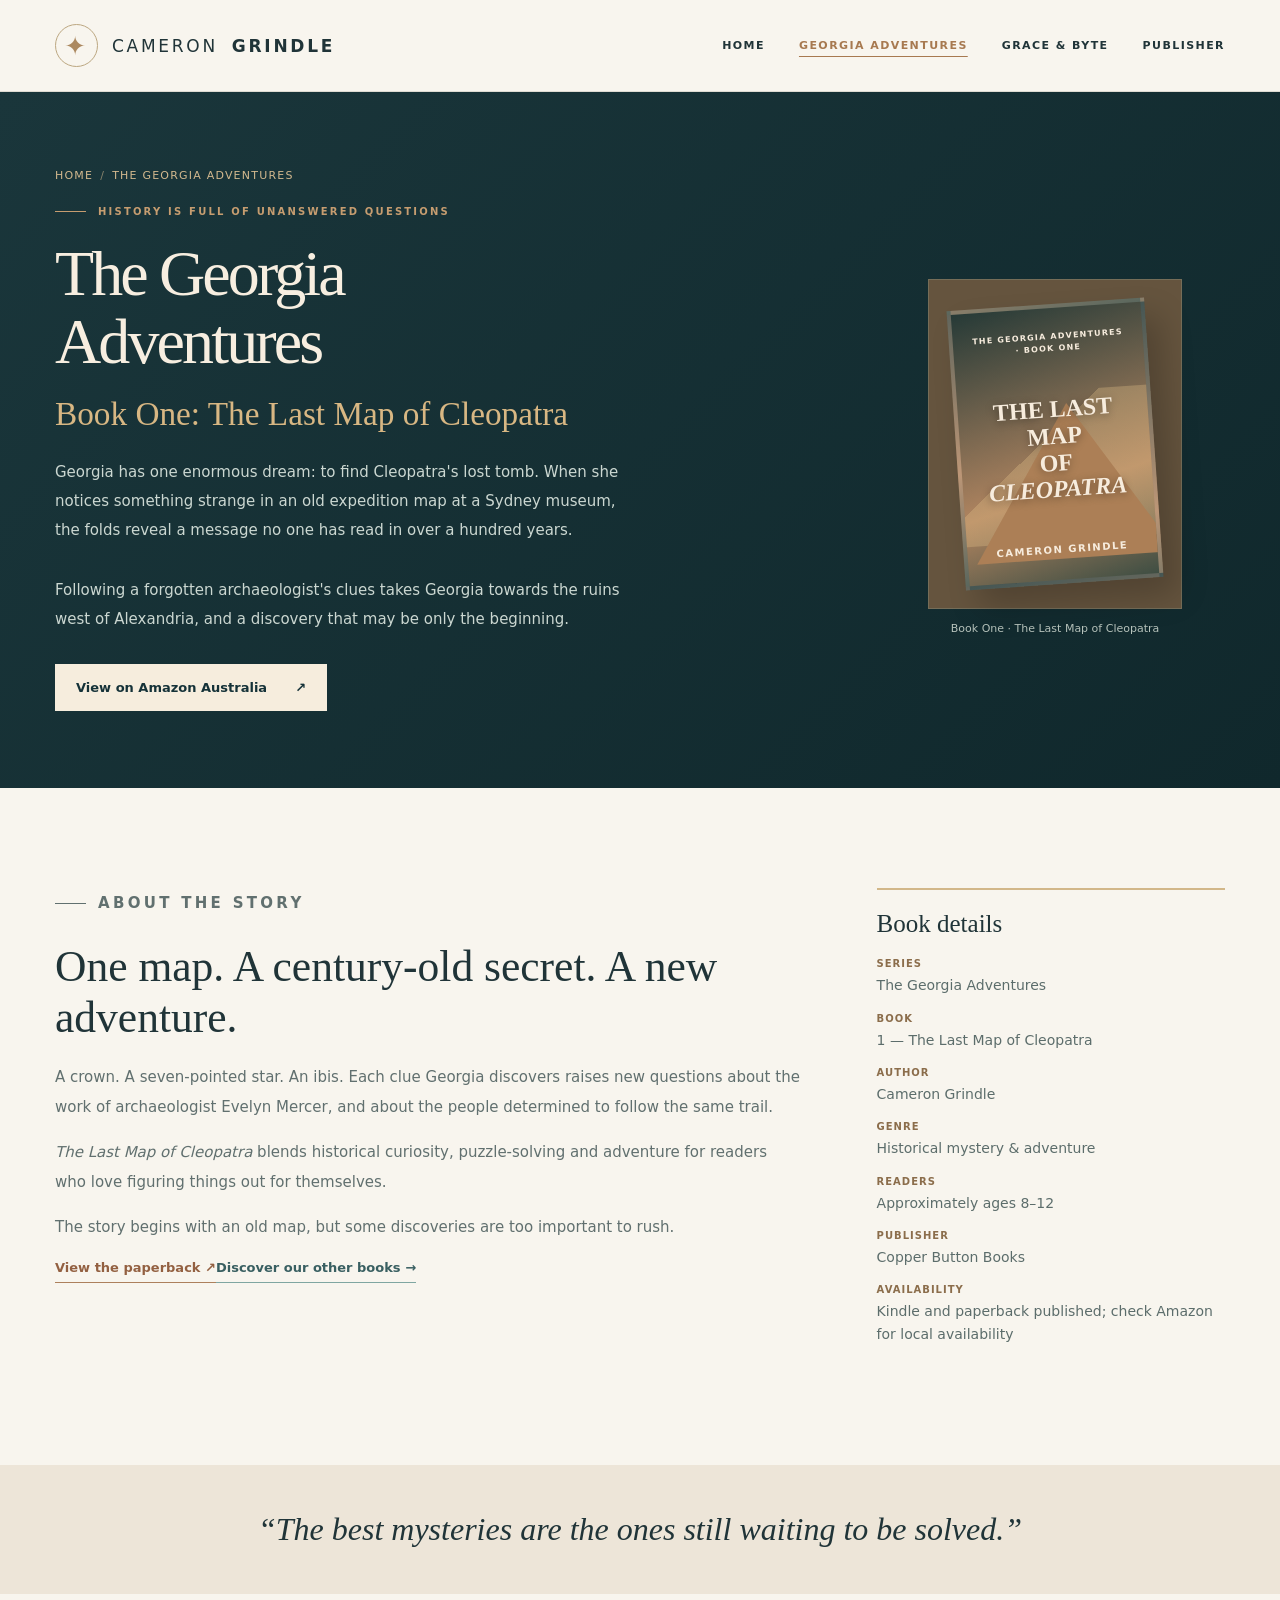
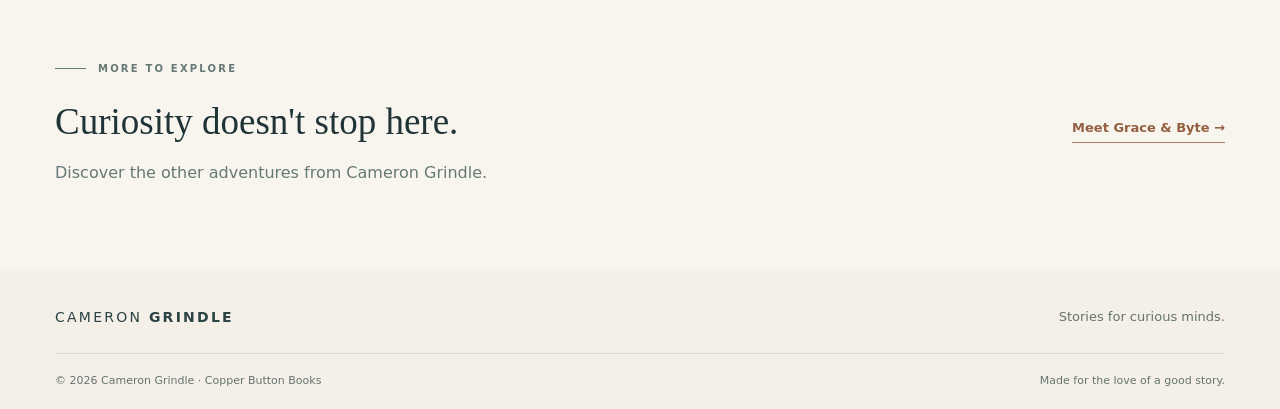
==== georgia-adventures.html @ 385ef81f "Add Georgia Adventures series page" ====
<!doctype html>
<html lang="en-AU">
<head>
<meta charset="utf-8">
<meta name="viewport" content="width=device-width, initial-scale=1">
<meta name="theme-color" content="#172f32">
<meta name="description" content="Discover The Georgia Adventures by Cameron Grindle. Begin with The Last Map of Cleopatra, a mystery of forgotten maps, ancient clues and the courage to explore.">
<meta property="og:type" content="website">
<meta property="og:title" content="The Georgia Adventures — Cameron Grindle">
<meta property="og:description" content="Discover The Georgia Adventures by Cameron Grindle. Begin with The Last Map of Cleopatra, a mystery of forgotten maps, ancient clues and the courage to explore.">
<title>The Georgia Adventures | Cameron Grindle</title>
<link rel="stylesheet" href="style.css">
</head><body>
<a class="skip" href="#main">Skip to content</a>
<header class="site-header"><div class="shell header"><a class="brand" href="index.html" aria-label="Cameron Grindle home"><span class="brand-mark" aria-hidden="true">✦</span>CAMERON <strong>GRINDLE</strong></a>
<nav class="nav" aria-label="Main navigation"><a href="index.html">Home</a><a href="georgia-adventures.html" aria-current="page">Georgia Adventures</a><a href="grace-and-byte.html" >Grace &amp; Byte</a><a href="index.html#publisher">Publisher</a></nav></div></header>
<main id="main"><section class="series-hero"><div class="shell"><div class="crumbs"><a href="index.html">Home</a><span>/</span>The Georgia Adventures</div><div class="series-hero-inner"><div><p class="eyebrow">History is full of unanswered questions</p><h1>The Georgia<br>Adventures</h1><h2>Book One: The Last Map of Cleopatra</h2><p>Georgia has one enormous dream: to find Cleopatra's lost tomb. When she notices something strange in an old expedition map at a Sydney museum, the folds reveal a message no one has read in over a hundred years.</p><p>Following a forgotten archaeologist's clues takes Georgia towards the ruins west of Alexandria, and a discovery that may be only the beginning.</p><a class="btn" href="https://www.amazon.com.au/dp/1763934314" target="_blank" rel="noopener noreferrer">View on Amazon Australia <span aria-hidden="true">↗</span></a></div>
<figure><div class="series-art warm"><img src="cleopatra-cover.jpg" alt="The Last Map of Cleopatra original published cover" onload="this.parentElement.classList.add('image-ready')" onerror="this.remove()"><div class="fake-cover egypt-cover"><span class="cover-kicker">THE GEORGIA ADVENTURES · BOOK ONE</span><div class="pyramids" aria-hidden="true"></div><span class="cover-title">THE LAST MAP<br>OF <i>CLEOPATRA</i></span><span class="cover-author">CAMERON GRINDLE</span></div></div><figcaption>Book One · The Last Map of Cleopatra</figcaption></figure>
</div></div></section>
<section class="section shell series-main"><article><p class="eyebrow">About the story</p><h2>One map. A century-old secret. A new adventure.</h2><p>A crown. A seven-pointed star. An ibis. Each clue Georgia discovers raises new questions about the work of archaeologist Evelyn Mercer, and about the people determined to follow the same trail.</p><p><em>The Last Map of Cleopatra</em> blends historical curiosity, puzzle-solving and adventure for readers who love figuring things out for themselves.</p><p>The story begins with an old map, but some discoveries are too important to rush.</p><div class="card-links"><a class="action-link" href="https://www.amazon.com.au/dp/1763934314" target="_blank" rel="noopener noreferrer">View the paperback ↗</a><a class="action-link secondary" href="index.html#books">Discover our other books →</a></div></article>
<aside><h3>Book details</h3><dl><dt>Series</dt><dd>The Georgia Adventures</dd><dt>Book</dt><dd>1 — The Last Map of Cleopatra</dd><dt>Author</dt><dd>Cameron Grindle</dd><dt>Genre</dt><dd>Historical mystery &amp; adventure</dd><dt>Readers</dt><dd>Approximately ages 8–12</dd><dt>Publisher</dt><dd>Copper Button Books</dd><dt>Availability</dt><dd>Kindle and paperback published; check Amazon for local availability</dd></dl></aside></section>
<div class="series-quote">“The best mysteries are the ones still waiting to be solved.”</div>
<section class="shell next-up"><div><p class="eyebrow">More to explore</p><h2>Curiosity doesn't stop here.</h2><p>Discover the other adventures from Cameron Grindle.</p></div><a class="action-link" href="grace-and-byte.html">Meet Grace &amp; Byte →</a></section></main><footer class="footer"><div class="shell"><div class="footer-main"><a class="footer-brand" href="index.html">CAMERON <strong>GRINDLE</strong></a><span>Stories for curious minds.</span></div><div class="footer-bottom"><span>© <span id="year">2026</span> Cameron Grindle · Copper Button Books</span><span>Made for the love of a good story.</span></div></div></footer><script>document.getElementById('year').textContent=new Date().getFullYear();</script></body></html>
---- style.css ----
:root{--ink:#203438;--teal:#172f32;--teal2:#24464a;--gold:#d8b783;--paper:#f8f5ee;--cream:#efebe2;--muted:#697876;--line:#dedbd2;--serif:Georgia,'Times New Roman',serif}
*{box-sizing:border-box}
html{scroll-behavior:smooth}
body{margin:0;background:var(--paper);color:var(--ink);font-family:system-ui,-apple-system,BlinkMacSystemFont,'Segoe UI',Arial,sans-serif}
a{color:inherit;text-decoration:none}
a:focus-visible{outline:3px solid #ba8449;outline-offset:5px}
.shell{width:min(1170px,calc(100% - 64px));margin:auto}
.skip{position:absolute;top:-100px;left:20px;padding:12px;background:white;z-index:50}.skip:focus{top:10px}
.site-header{background:var(--paper);border-bottom:1px solid var(--line)}
.header{min-height:91px;display:flex;align-items:center;justify-content:space-between;gap:20px}
.brand{font-size:17px;letter-spacing:.16em;display:inline-flex;align-items:center;gap:14px;white-space:nowrap;font-weight:400}
.brand strong{font-weight:850}.brand-mark{display:grid;place-items:center;border:1px solid #bca781;border-radius:50%;height:43px;width:43px;color:#ac8960;font-size:26px}
.nav{display:flex;align-items:center;gap:34px;text-transform:uppercase;font-size:11px;letter-spacing:.13em;font-weight:700}
.nav a:hover,.footer a:hover{text-decoration:underline;text-underline-offset:5px}
.hero{background:radial-gradient(circle at 78% 47%,#355356 0%,transparent 43%),linear-gradient(145deg,#1a3439,#102529);color:#f7eee0;overflow:hidden}
.hero-inner{display:grid;grid-template-columns:1.05fr 1fr;gap:60px;min-height:560px;align-items:center;padding:80px 0 65px}
.eyebrow{font-size:10px;letter-spacing:.22em;text-transform:uppercase;font-weight:780;color:#c69d70;display:flex;align-items:center;gap:12px;margin:0 0 23px}
.eyebrow:before{content:'';width:31px;height:1px;background:currentColor}
.hero h1{font:normal clamp(45px,5.3vw,78px)/1.08 var(--serif);letter-spacing:-.045em;max-width:690px;margin:0 0 28px}
.hero h1 em{color:var(--gold)}
.hero p.lead{font-size:16px;line-height:1.9;color:#bfcfcb;max-width:460px;margin:0 0 31px}
.btn{display:inline-flex;align-items:center;gap:28px;padding:16px 21px;background:#f6eddd;color:#153238;font-size:13px;font-weight:760}
.btn:hover{background:#e9d7bb}
.hero-art{border:1px solid #ffffff2b;aspect-ratio:1/1;max-height:470px;position:relative;display:grid;place-items:center;background:linear-gradient(130deg,#3b595429,transparent 60%);overflow:hidden}
.hero-art:before,.hero-art:after{content:'';position:absolute;inset:17px;border:1px solid #ffffff16;pointer-events:none}
.hero-art:after{inset:40px;border:1px dashed #dcb78025;border-radius:50%}
.hero-art svg{width:95%;max-height:95%;filter:drop-shadow(0 8px 15px #031c2255)}
.hero-art small{position:absolute;bottom:24px;left:12px;right:12px;text-align:center;letter-spacing:.19em;color:#dec29b;font-size:9px;font-weight:650}
.hero-tags{border-top:1px solid #ffffff21;padding:20px 0;text-align:center;font-size:10px;color:#a4b9b3;letter-spacing:.15em;font-weight:700}
.hero-tags span{color:#d8b783;padding:0 23px}
.section{padding:100px 0}
.section-top{display:flex;align-items:end;justify-content:space-between;gap:45px;margin-bottom:38px}
.section-top h2,.about-copy h2{font:normal clamp(37px,3.9vw,55px)/1.13 var(--serif);letter-spacing:-.04em;margin:0}
.section-top>p{max-width:300px;font-size:14px;line-height:1.8;color:var(--muted)}
.books{display:grid;grid-template-columns:1fr 1fr;gap:25px}
.book{background:#fff;border:1px solid var(--line);min-width:0}
.book-display{height:393px;display:grid;place-items:center;position:relative;overflow:hidden}
.book-display:before,.book-display:after{content:'';position:absolute;width:340px;height:340px;border:1px solid #ffffff80;border-radius:50%}
.book-display:after{width:480px;height:480px}
.egypt-bg{background:#e2d1b6}.future-bg{background:#cde0dd}
.fake-cover{height:300px;width:213px;z-index:1;display:flex;flex-direction:column;justify-content:space-between;align-items:center;padding:23px 16px 25px;text-align:center;color:#f7ecdd;box-shadow:14px 19px 32px #0003;transform:rotate(-4deg);position:relative;overflow:hidden;border:4px solid #ffffff24}
.egypt-cover{background:linear-gradient(165deg,#263a37,#b18560 65%,#3f4e43)}
.future-cover{background:linear-gradient(155deg,#153946,#426e78 60%,#143744);transform:rotate(4deg)}
.fake-cover>span{z-index:2}
.cover-kicker{font-size:8px;letter-spacing:.15em;line-height:1.5;font-weight:650}
.cover-title{font:700 24px/1.12 var(--serif);text-shadow:0 2px 8px #0006}
.cover-author{font-size:10px;letter-spacing:.15em;font-weight:760}
.pyramids{position:absolute;left:-24px;right:-24px;top:83px;height:150px;background:linear-gradient(140deg,transparent 40%,#e5c38a50 40%)}
.pyramids:after{content:'';position:absolute;bottom:-18px;left:33px;border-left:100px solid transparent;border-right:100px solid transparent;border-bottom:155px solid #ac7f56}
.orbit{position:absolute;border-radius:50%;width:170px;height:170px;border:1px solid #cbebd677;left:20px;top:59px}
.orbit:before{content:'';position:absolute;inset:23px;border:1px solid #cbebd677;border-radius:50%}
.drone{position:absolute;top:128px;left:73px;width:65px;height:65px;border-radius:50%;background:#385965;border:4px solid #9fcbc6;box-shadow:0 0 0 23px #7ca9a31f}
.drone:after{content:'';position:absolute;inset:13px;border-radius:50%;background:#a2ded4;box-shadow:0 0 20px #78cec3}
.notice{position:absolute;bottom:11px;font-size:9px;z-index:2;color:#4a5954b3;letter-spacing:.025em}
.book-body{padding:34px 34px 38px;min-height:305px}
.book-meta{display:flex;align-items:center;justify-content:space-between;gap:12px;font-size:10px;font-weight:800;letter-spacing:.12em;color:#9b7454}
.pill{background:#f1e4d2;color:#805c38;padding:8px;font-size:9px;letter-spacing:.06em}
.pill.green{background:#e4f0eb;color:#47736d}
.book-body h3{font:normal 36px/1.15 var(--serif);margin:23px 0 5px}
.book-body h4{font-size:13px;color:#9f7253;margin:0 0 20px}
.book-body p{font-size:14px;line-height:1.85;color:var(--muted);margin:0 0 24px}
.action-link{display:inline-block;border-bottom:1px solid #ad805c;color:#936041;font-weight:750;font-size:13px;padding:0 0 7px}
.action-link:hover{color:#5e3d27}
.up-next{font-size:13px;font-weight:650;color:#557b72}
.pullquote{background:#efe7db;text-align:center;padding:47px 20px;font:normal clamp(24px,3vw,35px) var(--serif)}
.pullquote em{color:#b17e56}
.about{display:grid;grid-template-columns:300px 1fr;gap:105px;align-items:center}
.seal{height:280px;width:280px;border:1px solid #cfb99b;border-radius:50%;display:grid;place-items:center;background:#f4ede1;position:relative}
.seal:after{content:'';inset:19px;position:absolute;border:1px dashed #cfb99b;border-radius:50%}
.seal span{font:normal 96px var(--serif);letter-spacing:-.1em;position:relative;z-index:1;padding-right:10px}
.about-copy p:not(.eyebrow){color:var(--muted);line-height:2;font-size:15px}
.about-copy h2{margin:0 0 25px}
.publisher{background:var(--teal);color:#f7eee0;padding:72px 0}
.publisher-inner{display:flex;justify-content:space-between;gap:40px;align-items:center}
.publisher h2{font:normal clamp(34px,4vw,55px)/1.15 var(--serif);margin:0;letter-spacing:-.03em}
.publisher h2 em{color:#e0be94}
.publisher-inner>p{max-width:330px;color:#c2d0ca;font-size:14px;line-height:1.9}
.footer{background:#f4f0e8;padding:40px 0 22px;font-size:13px;color:#64736f}
.footer-main{display:flex;justify-content:space-between;gap:25px;align-items:center;padding-bottom:28px}
.footer-brand{font-size:14px;color:#2b4344;letter-spacing:.16em}
.footer-bottom{border-top:1px solid #d9d8ce;padding-top:20px;display:flex;justify-content:space-between;font-size:11px}
@media(max-width:900px){.hero-inner{gap:22px}.hero-art{max-height:350px}.about{gap:45px;grid-template-columns:240px 1fr}.seal{width:230px;height:230px}.book-body{padding:27px}.book-body h3{font-size:31px}}
@media(max-width:700px){.shell{width:min(100% - 36px,1170px)}.header{flex-direction:column;align-items:flex-start;padding:15px 0;gap:14px}.nav{gap:23px;flex-wrap:wrap;font-size:10px}.hero-inner{grid-template-columns:1fr;padding:60px 0 38px}.hero h1{font-size:clamp(46px,10vw,63px)}.hero-art{width:min(100%,400px);justify-self:center}.hero-tags{line-height:2.5;font-size:9px}.hero-tags span{padding:0 9px}.section{padding:65px 0}.section-top{display:block}.section-top>p{max-width:480px}.books{grid-template-columns:1fr}.book-display{height:350px}.book-body{min-height:0}.about{grid-template-columns:1fr;gap:30px}.seal{grid-row:2;justify-self:center}.publisher-inner{display:block}.publisher-inner>p{margin-top:25px}.footer-main,.footer-bottom{align-items:flex-start;flex-direction:column;gap:12px}}
@media(prefers-reduced-motion:reduce){html{scroll-behavior:auto}}

/* V2: shared series pages and approved artwork support */
.nav a[aria-current="page"]{color:#a77950;text-decoration:underline;text-underline-offset:7px}
.book-display .real-book-image{display:none;position:relative;z-index:3;height:340px;width:auto;max-width:80%;object-fit:contain;box-shadow:14px 19px 30px #0003}
.book-display.image-ready .fake-cover{display:none}
.book-display.image-ready:not(.preview-display) .notice{display:none}
.book-display.preview-display .real-book-image{height:365px;max-width:90%;box-shadow:10px 12px 23px #0002}
.book-display.preview-display .notice{z-index:4;background:#ffffffdf;padding:5px 8px;bottom:8px;border-radius:2px}
.book-body .card-links{display:flex;align-items:center;flex-wrap:wrap;gap:18px}
.action-link.secondary{color:#395f61;border-color:#7fa6a1}
.series-hero{background:linear-gradient(135deg,#1a363b,#10282c);color:#f7eee0;padding:77px 0}
.series-hero .series-hero-inner{display:grid;grid-template-columns:minmax(0,1fr) 340px;gap:64px;align-items:center}
.series-hero h1{font:normal clamp(42px,5vw,72px)/1.07 var(--serif);letter-spacing:-.045em;margin:0 0 17px}
.series-hero h2{font:normal clamp(21px,2.6vw,34px)/1.2 var(--serif);color:#d8b783;margin:0 0 24px}
.series-hero p:not(.eyebrow){color:#cbd7d1;max-width:585px;line-height:1.95;font-size:15px;margin-bottom:30px}
.series-hero figure{margin:0;justify-self:center;text-align:center;max-width:330px}
.series-hero .series-art{background:#385359;padding:22px 27px;min-height:330px;display:grid;place-items:center;border:1px solid #a4b7a73e}
.series-hero .series-art.warm{background:#65543e}
.series-hero .series-art img{display:none;width:auto;max-width:100%;height:auto;max-height:425px;box-shadow:10px 14px 20px #0004}
.series-hero .series-art .fake-cover{height:280px;width:198px}
.series-hero .series-art.image-ready .fake-cover{display:none}
.series-hero .series-art.image-ready img{display:block}
.series-hero figcaption{color:#b6c2bb;font-size:11px;margin-top:12px;line-height:1.5}
.crumbs{font-size:11px;letter-spacing:.11em;text-transform:uppercase;color:#d2b88e;margin-bottom:24px}
.crumbs a:hover{text-decoration:underline}
.crumbs span{padding:0 7px;opacity:.6}
.series-main{display:grid;grid-template-columns:1.5fr .7fr;gap:75px}
.series-main h2{font:normal clamp(34px,3.4vw,46px)/1.16 var(--serif);margin:10px 0 20px}
.series-main p{font-size:15px;line-height:2;color:#61706f}
.series-main aside{border-top:2px solid #d2b789;padding:20px 0;align-self:start}
.series-main aside h3{font:normal 25px var(--serif);margin:0 0 20px}
.series-main aside dl{margin:0}
.series-main aside dt{font-weight:800;font-size:10px;letter-spacing:.1em;text-transform:uppercase;margin-top:16px;color:#8b6d4b}
.series-main aside dd{margin:5px 0 0;font-size:14px;color:#5c6d6b;line-height:1.6}
.series-quote{background:#ede5d8;text-align:center;padding:43px 18px;font:italic normal clamp(22px,2.6vw,32px)/1.35 var(--serif)}
.next-up{padding:66px 0;display:grid;grid-template-columns:1fr auto;gap:30px;align-items:center}
.next-up h2{font:normal 37px var(--serif);margin:0}
.next-up p{line-height:1.7;color:#667875}
.tiny-note{color:#94a39c;font-size:11px;margin-top:12px}
@media(max-width:900px){.series-hero .series-hero-inner{grid-template-columns:minmax(0,1fr) 270px;gap:24px}.series-main{gap:35px}}
@media(max-width:700px){.book-display .real-book-image{height:307px}.book-display.preview-display .real-book-image{height:325px}.series-hero{padding:43px 0}.series-hero .series-hero-inner{grid-template-columns:1fr;gap:27px}.series-hero figure{width:min(100%,330px)}.series-hero .series-art{min-height:0}.series-main{grid-template-columns:1fr}.next-up{grid-template-columns:1fr}}
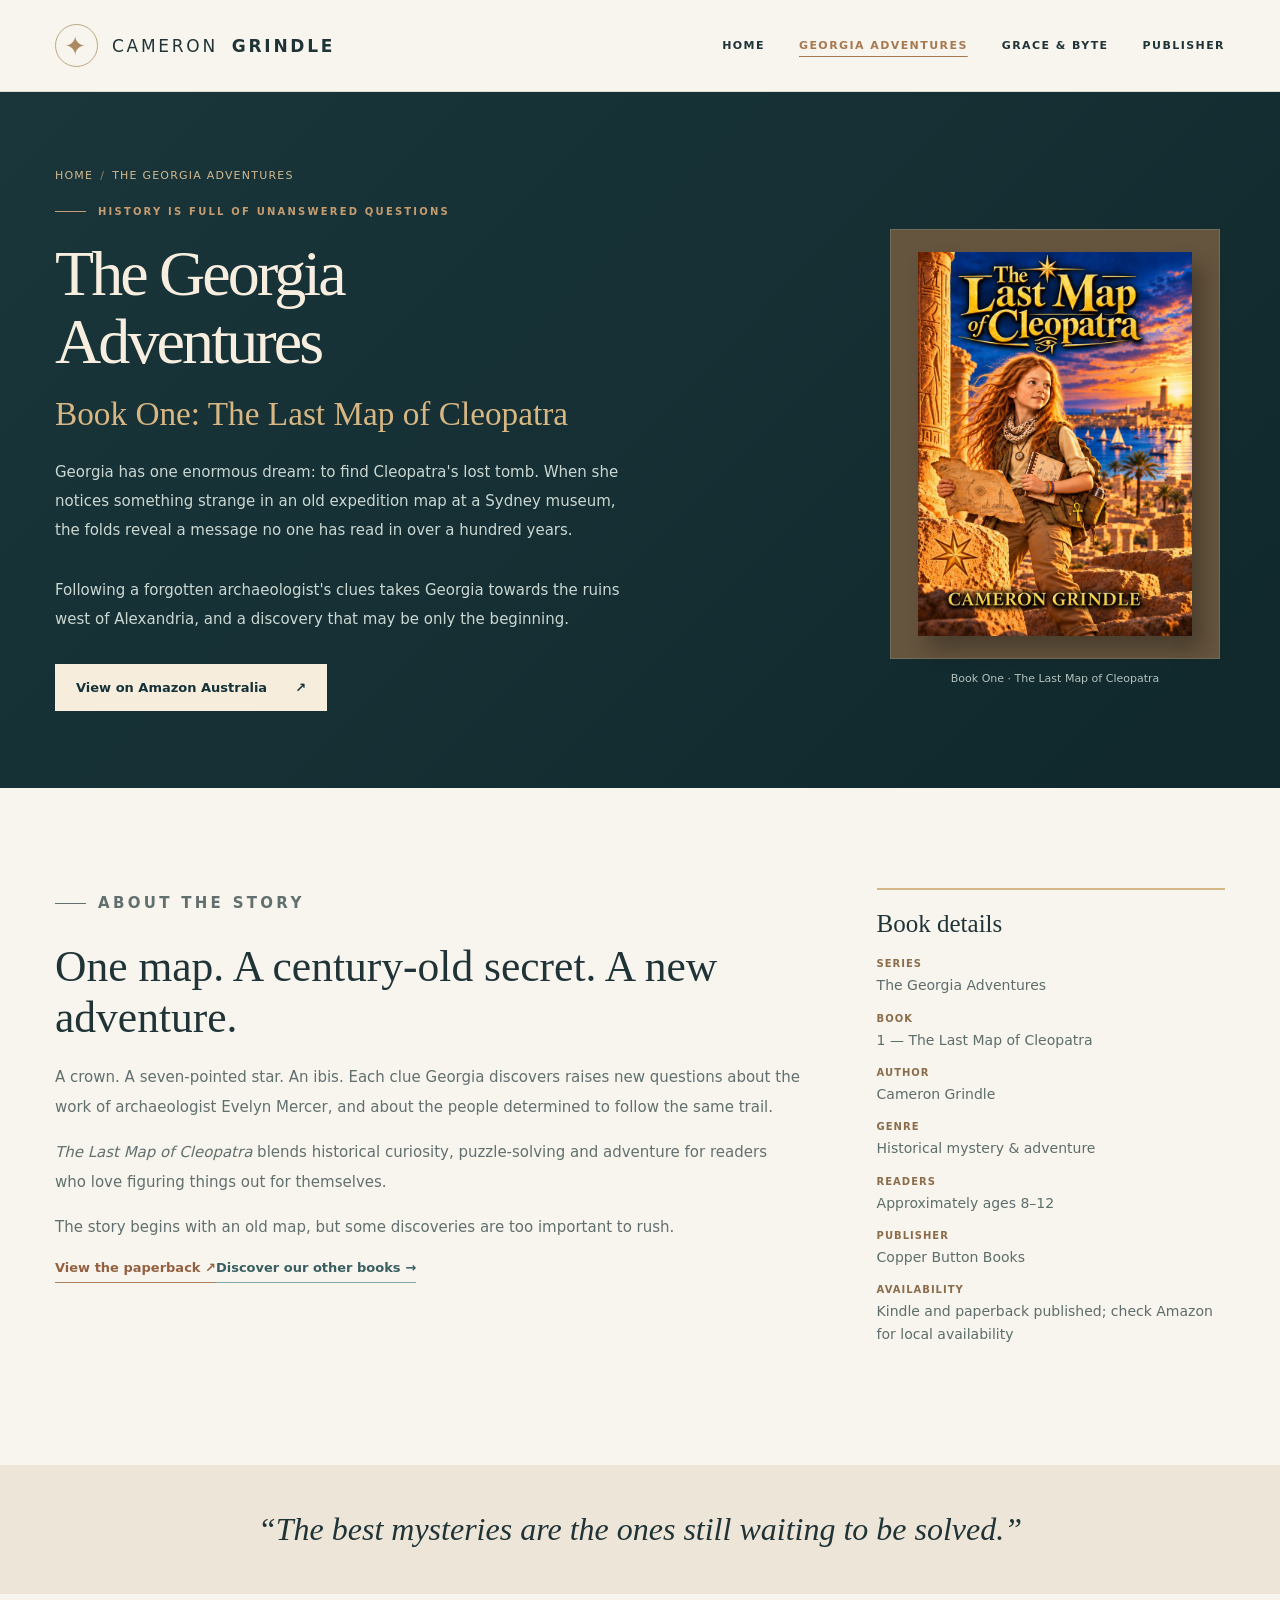
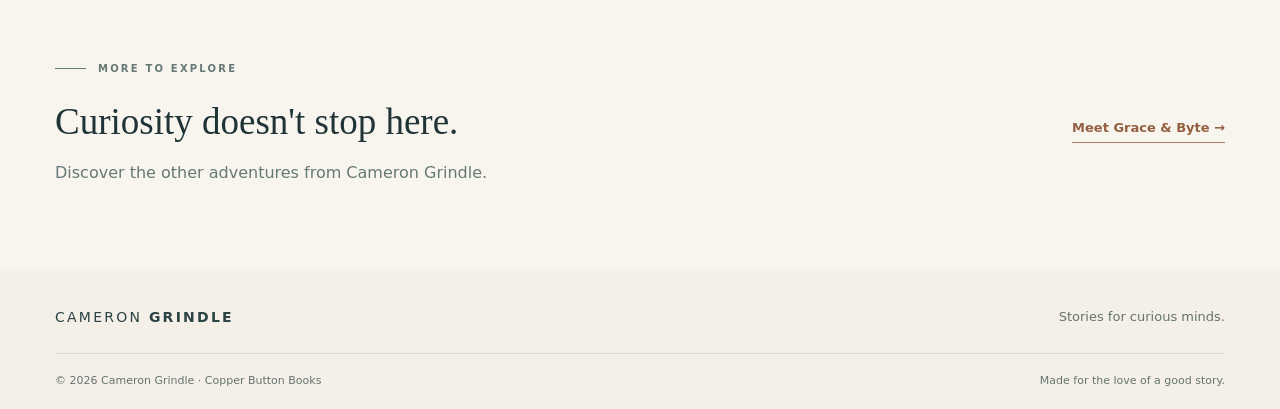
==== commit 7f93746c: "Point Georgia cover to actual uploaded artwork filename" ====
--- a/georgia-adventures.html
+++ b/georgia-adventures.html
@@ -15,7 +15,7 @@
 <header class="site-header"><div class="shell header"><a class="brand" href="index.html" aria-label="Cameron Grindle home"><span class="brand-mark" aria-hidden="true">✦</span>CAMERON <strong>GRINDLE</strong></a>
 <nav class="nav" aria-label="Main navigation"><a href="index.html">Home</a><a href="georgia-adventures.html" aria-current="page">Georgia Adventures</a><a href="grace-and-byte.html" >Grace &amp; Byte</a><a href="index.html#publisher">Publisher</a></nav></div></header>
 <main id="main"><section class="series-hero"><div class="shell"><div class="crumbs"><a href="index.html">Home</a><span>/</span>The Georgia Adventures</div><div class="series-hero-inner"><div><p class="eyebrow">History is full of unanswered questions</p><h1>The Georgia<br>Adventures</h1><h2>Book One: The Last Map of Cleopatra</h2><p>Georgia has one enormous dream: to find Cleopatra's lost tomb. When she notices something strange in an old expedition map at a Sydney museum, the folds reveal a message no one has read in over a hundred years.</p><p>Following a forgotten archaeologist's clues takes Georgia towards the ruins west of Alexandria, and a discovery that may be only the beginning.</p><a class="btn" href="https://www.amazon.com.au/dp/1763934314" target="_blank" rel="noopener noreferrer">View on Amazon Australia <span aria-hidden="true">↗</span></a></div>
-<figure><div class="series-art warm"><img src="cleopatra-cover.jpg" alt="The Last Map of Cleopatra original published cover" onload="this.parentElement.classList.add('image-ready')" onerror="this.remove()"><div class="fake-cover egypt-cover"><span class="cover-kicker">THE GEORGIA ADVENTURES · BOOK ONE</span><div class="pyramids" aria-hidden="true"></div><span class="cover-title">THE LAST MAP<br>OF <i>CLEOPATRA</i></span><span class="cover-author">CAMERON GRINDLE</span></div></div><figcaption>Book One · The Last Map of Cleopatra</figcaption></figure>
+<figure><div class="series-art warm"><img src="The_Last_Map_of_Cleopatra_Corrected_Front_Cover_Web.jpg" alt="The Last Map of Cleopatra original published cover" onload="this.parentElement.classList.add('image-ready')" onerror="this.remove()"><div class="fake-cover egypt-cover"><span class="cover-kicker">THE GEORGIA ADVENTURES · BOOK ONE</span><div class="pyramids" aria-hidden="true"></div><span class="cover-title">THE LAST MAP<br>OF <i>CLEOPATRA</i></span><span class="cover-author">CAMERON GRINDLE</span></div></div><figcaption>Book One · The Last Map of Cleopatra</figcaption></figure>
 </div></div></section>
 <section class="section shell series-main"><article><p class="eyebrow">About the story</p><h2>One map. A century-old secret. A new adventure.</h2><p>A crown. A seven-pointed star. An ibis. Each clue Georgia discovers raises new questions about the work of archaeologist Evelyn Mercer, and about the people determined to follow the same trail.</p><p><em>The Last Map of Cleopatra</em> blends historical curiosity, puzzle-solving and adventure for readers who love figuring things out for themselves.</p><p>The story begins with an old map, but some discoveries are too important to rush.</p><div class="card-links"><a class="action-link" href="https://www.amazon.com.au/dp/1763934314" target="_blank" rel="noopener noreferrer">View the paperback ↗</a><a class="action-link secondary" href="index.html#books">Discover our other books →</a></div></article>
 <aside><h3>Book details</h3><dl><dt>Series</dt><dd>The Georgia Adventures</dd><dt>Book</dt><dd>1 — The Last Map of Cleopatra</dd><dt>Author</dt><dd>Cameron Grindle</dd><dt>Genre</dt><dd>Historical mystery &amp; adventure</dd><dt>Readers</dt><dd>Approximately ages 8–12</dd><dt>Publisher</dt><dd>Copper Button Books</dd><dt>Availability</dt><dd>Kindle and paperback published; check Amazon for local availability</dd></dl></aside></section>
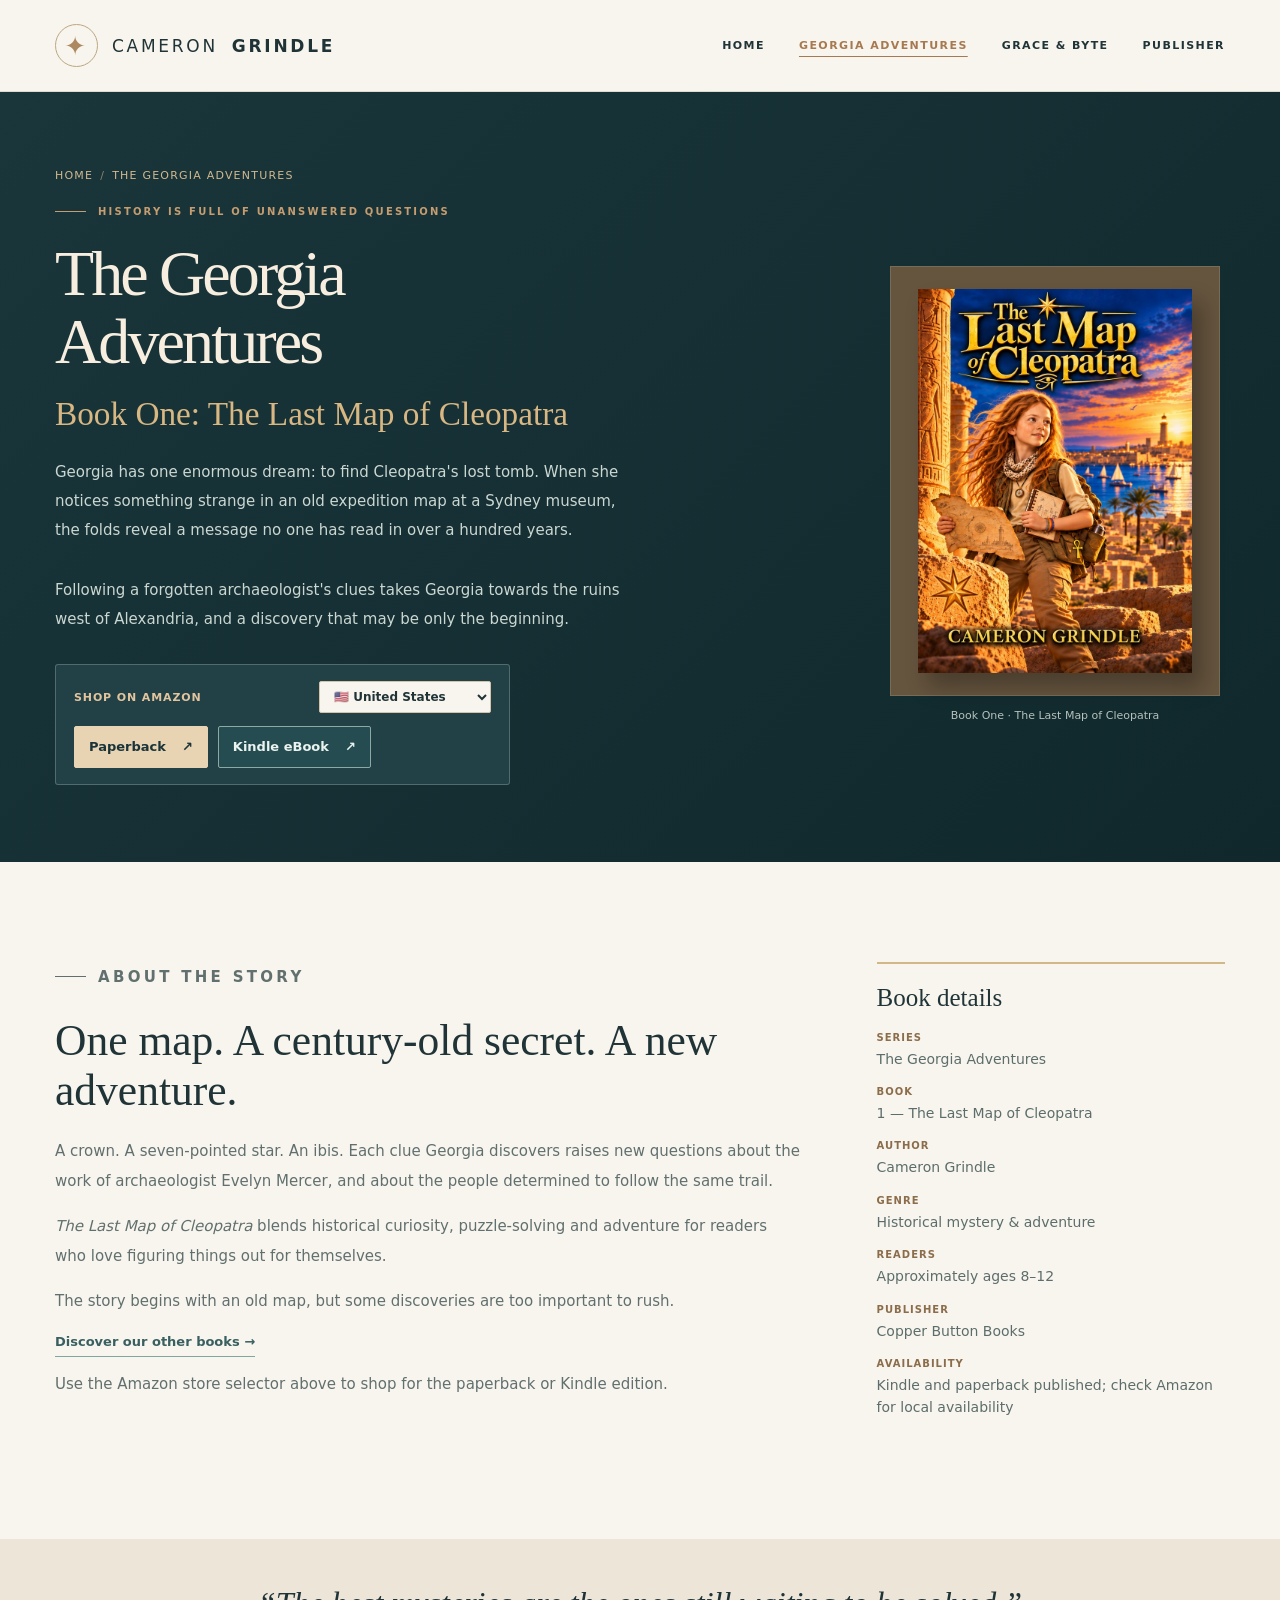
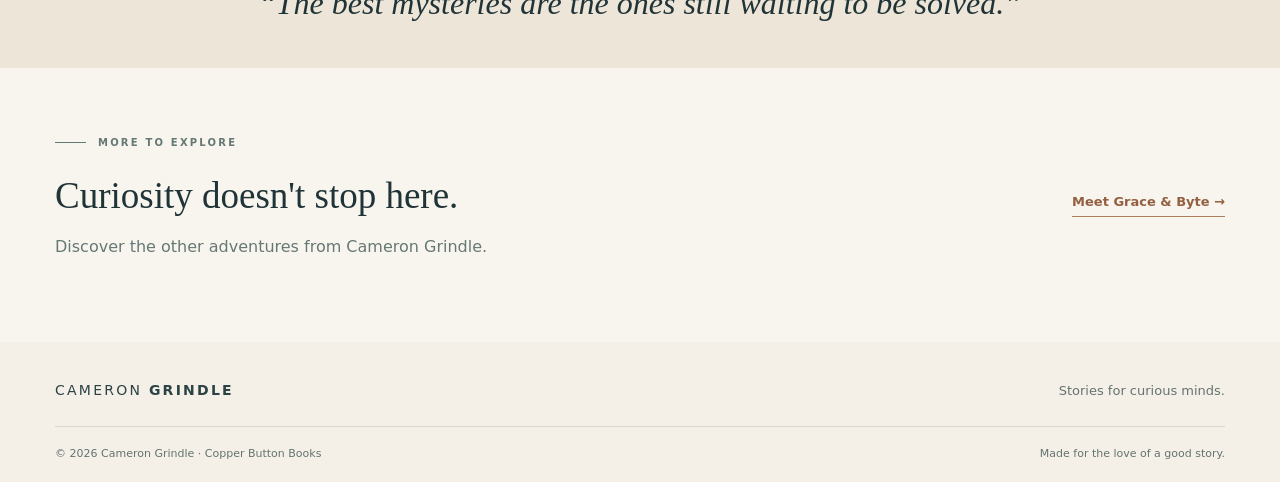
==== commit 72cd7850: "Add geo-aware Amazon store picker and Kindle link to Georgia page" ====
--- a/georgia-adventures.html
+++ b/georgia-adventures.html
@@ -14,10 +14,23 @@
 <a class="skip" href="#main">Skip to content</a>
 <header class="site-header"><div class="shell header"><a class="brand" href="index.html" aria-label="Cameron Grindle home"><span class="brand-mark" aria-hidden="true">✦</span>CAMERON <strong>GRINDLE</strong></a>
 <nav class="nav" aria-label="Main navigation"><a href="index.html">Home</a><a href="georgia-adventures.html" aria-current="page">Georgia Adventures</a><a href="grace-and-byte.html" >Grace &amp; Byte</a><a href="index.html#publisher">Publisher</a></nav></div></header>
-<main id="main"><section class="series-hero"><div class="shell"><div class="crumbs"><a href="index.html">Home</a><span>/</span>The Georgia Adventures</div><div class="series-hero-inner"><div><p class="eyebrow">History is full of unanswered questions</p><h1>The Georgia<br>Adventures</h1><h2>Book One: The Last Map of Cleopatra</h2><p>Georgia has one enormous dream: to find Cleopatra's lost tomb. When she notices something strange in an old expedition map at a Sydney museum, the folds reveal a message no one has read in over a hundred years.</p><p>Following a forgotten archaeologist's clues takes Georgia towards the ruins west of Alexandria, and a discovery that may be only the beginning.</p><a class="btn" href="https://www.amazon.com.au/dp/1763934314" target="_blank" rel="noopener noreferrer">View on Amazon Australia <span aria-hidden="true">↗</span></a></div>
-<figure><div class="series-art warm"><img src="The_Last_Map_of_Cleopatra_Corrected_Front_Cover_Web.jpg" alt="The Last Map of Cleopatra original published cover" onload="this.parentElement.classList.add('image-ready')" onerror="this.remove()"><div class="fake-cover egypt-cover"><span class="cover-kicker">THE GEORGIA ADVENTURES · BOOK ONE</span><div class="pyramids" aria-hidden="true"></div><span class="cover-title">THE LAST MAP<br>OF <i>CLEOPATRA</i></span><span class="cover-author">CAMERON GRINDLE</span></div></div><figcaption>Book One · The Last Map of Cleopatra</figcaption></figure>
+<main id="main"><section class="series-hero"><div class="shell"><div class="crumbs"><a href="index.html">Home</a><span>/</span>The Georgia Adventures</div><div class="series-hero-inner"><div><p class="eyebrow">History is full of unanswered questions</p><h1>The Georgia<br>Adventures</h1><h2>Book One: The Last Map of Cleopatra</h2><p>Georgia has one enormous dream: to find Cleopatra's lost tomb. When she notices something strange in an old expedition map at a Sydney museum, the folds reveal a message no one has read in over a hundred years.</p><p>Following a forgotten archaeologist's clues takes Georgia towards the ruins west of Alexandria, and a discovery that may be only the beginning.</p>
+<div class="amazon-purchase amazon-purchase-dark">
+  <div class="amazon-store-row">
+    <label for="amazon-store-georgia">Shop on Amazon</label>
+    <select id="amazon-store-georgia" data-amazon-store aria-label="Choose Amazon marketplace for paperback and Kindle">
+      <option value="AU">🇦🇺 Australia</option>
+      <option value="US">🇺🇸 United States</option>
+    </select>
+  </div>
+  <div class="amazon-buttons">
+    <a class="amazon-button amazon-button-paperback" data-amazon-format="paperback" href="https://www.amazon.com.au/dp/1763934322" target="_blank" rel="noopener noreferrer">Paperback <span aria-hidden="true">↗</span></a>
+    <a class="amazon-button amazon-button-kindle" data-amazon-format="kindle" href="https://www.amazon.com.au/dp/B0HNC6DFK7" target="_blank" rel="noopener noreferrer">Kindle eBook <span aria-hidden="true">↗</span></a>
+  </div>
+</div></div>
+<figure><div class="series-art warm"><img src="The_Last_Map_of_Cleopatra_Corrected_Front_Cover_Web.jpg" alt="The Last Map of Cleopatra original published cover" onload="this.parentElement.classList.add('image-ready')" onerror="const container=this.parentElement;this.remove();container.querySelector('.fake-cover').style.display='flex'"><div class="fake-cover egypt-cover"><span class="cover-kicker">THE GEORGIA ADVENTURES · BOOK ONE</span><div class="pyramids" aria-hidden="true"></div><span class="cover-title">THE LAST MAP<br>OF <i>CLEOPATRA</i></span><span class="cover-author">CAMERON GRINDLE</span></div></div><figcaption>Book One · The Last Map of Cleopatra</figcaption></figure>
 </div></div></section>
-<section class="section shell series-main"><article><p class="eyebrow">About the story</p><h2>One map. A century-old secret. A new adventure.</h2><p>A crown. A seven-pointed star. An ibis. Each clue Georgia discovers raises new questions about the work of archaeologist Evelyn Mercer, and about the people determined to follow the same trail.</p><p><em>The Last Map of Cleopatra</em> blends historical curiosity, puzzle-solving and adventure for readers who love figuring things out for themselves.</p><p>The story begins with an old map, but some discoveries are too important to rush.</p><div class="card-links"><a class="action-link" href="https://www.amazon.com.au/dp/1763934314" target="_blank" rel="noopener noreferrer">View the paperback ↗</a><a class="action-link secondary" href="index.html#books">Discover our other books →</a></div></article>
+<section class="section shell series-main"><article><p class="eyebrow">About the story</p><h2>One map. A century-old secret. A new adventure.</h2><p>A crown. A seven-pointed star. An ibis. Each clue Georgia discovers raises new questions about the work of archaeologist Evelyn Mercer, and about the people determined to follow the same trail.</p><p><em>The Last Map of Cleopatra</em> blends historical curiosity, puzzle-solving and adventure for readers who love figuring things out for themselves.</p><p>The story begins with an old map, but some discoveries are too important to rush.</p><div class="card-links"><a class="action-link secondary" href="index.html#books">Discover our other books →</a></div><p class="tiny-note">Use the Amazon store selector above to shop for the paperback or Kindle edition.</p></article>
 <aside><h3>Book details</h3><dl><dt>Series</dt><dd>The Georgia Adventures</dd><dt>Book</dt><dd>1 — The Last Map of Cleopatra</dd><dt>Author</dt><dd>Cameron Grindle</dd><dt>Genre</dt><dd>Historical mystery &amp; adventure</dd><dt>Readers</dt><dd>Approximately ages 8–12</dd><dt>Publisher</dt><dd>Copper Button Books</dd><dt>Availability</dt><dd>Kindle and paperback published; check Amazon for local availability</dd></dl></aside></section>
 <div class="series-quote">“The best mysteries are the ones still waiting to be solved.”</div>
-<section class="shell next-up"><div><p class="eyebrow">More to explore</p><h2>Curiosity doesn't stop here.</h2><p>Discover the other adventures from Cameron Grindle.</p></div><a class="action-link" href="grace-and-byte.html">Meet Grace &amp; Byte →</a></section></main><footer class="footer"><div class="shell"><div class="footer-main"><a class="footer-brand" href="index.html">CAMERON <strong>GRINDLE</strong></a><span>Stories for curious minds.</span></div><div class="footer-bottom"><span>© <span id="year">2026</span> Cameron Grindle · Copper Button Books</span><span>Made for the love of a good story.</span></div></div></footer><script>document.getElementById('year').textContent=new Date().getFullYear();</script></body></html>+<section class="shell next-up"><div><p class="eyebrow">More to explore</p><h2>Curiosity doesn't stop here.</h2><p>Discover the other adventures from Cameron Grindle.</p></div><a class="action-link" href="grace-and-byte.html">Meet Grace &amp; Byte →</a></section></main><footer class="footer"><div class="shell"><div class="footer-main"><a class="footer-brand" href="index.html">CAMERON <strong>GRINDLE</strong></a><span>Stories for curious minds.</span></div><div class="footer-bottom"><span>© <span id="year">2026</span> Cameron Grindle · Copper Button Books</span><span>Made for the love of a good story.</span></div></div></footer><script>document.getElementById('year').textContent=new Date().getFullYear();</script><script src="amazon-links.js" defer></script></body></html>
--- a/style.css
+++ b/style.css
@@ -86,7 +86,7 @@
 
 /* V2: shared series pages and approved artwork support */
 .nav a[aria-current="page"]{color:#a77950;text-decoration:underline;text-underline-offset:7px}
-.book-display .real-book-image{display:none;position:relative;z-index:3;height:340px;width:auto;max-width:80%;object-fit:contain;box-shadow:14px 19px 30px #0003}
+.book-display .real-book-image{display:block;position:relative;z-index:3;height:340px;width:auto;max-width:80%;object-fit:contain;box-shadow:14px 19px 30px #0003}
 .book-display.image-ready .fake-cover{display:none}
 .book-display.image-ready:not(.preview-display) .notice{display:none}
 .book-display.preview-display .real-book-image{height:365px;max-width:90%;box-shadow:10px 12px 23px #0002}
@@ -101,7 +101,7 @@
 .series-hero figure{margin:0;justify-self:center;text-align:center;max-width:330px}
 .series-hero .series-art{background:#385359;padding:22px 27px;min-height:330px;display:grid;place-items:center;border:1px solid #a4b7a73e}
 .series-hero .series-art.warm{background:#65543e}
-.series-hero .series-art img{display:none;width:auto;max-width:100%;height:auto;max-height:425px;box-shadow:10px 14px 20px #0004}
+.series-hero .series-art img{display:block;width:auto;max-width:100%;height:auto;max-height:425px;box-shadow:10px 14px 20px #0004}
 .series-hero .series-art .fake-cover{height:280px;width:198px}
 .series-hero .series-art.image-ready .fake-cover{display:none}
 .series-hero .series-art.image-ready img{display:block}
@@ -124,3 +124,28 @@
 .tiny-note{color:#94a39c;font-size:11px;margin-top:12px}
 @media(max-width:900px){.series-hero .series-hero-inner{grid-template-columns:minmax(0,1fr) 270px;gap:24px}.series-main{gap:35px}}
 @media(max-width:700px){.book-display .real-book-image{height:307px}.book-display.preview-display .real-book-image{height:325px}.series-hero{padding:43px 0}.series-hero .series-hero-inner{grid-template-columns:1fr;gap:27px}.series-hero figure{width:min(100%,330px)}.series-hero .series-art{min-height:0}.series-main{grid-template-columns:1fr}.next-up{grid-template-columns:1fr}}
+
+/* Covers load visibly; fallback artwork appears only if the image fails. */
+.book-display .fake-cover,.book-display .notice{display:none}
+.series-hero .series-art .fake-cover{display:none}
+
+/* Region-aware Amazon paperback and Kindle purchase controls. */
+.amazon-purchase{background:#f5f0e7;border:1px solid #e4d7c6;border-radius:3px;padding:16px 18px;margin-top:21px}
+.amazon-store-row{display:flex;gap:12px;align-items:center;justify-content:space-between;flex-wrap:wrap;margin-bottom:13px}
+.amazon-store-row label{color:#72563b;font-size:11px;font-weight:800;letter-spacing:.08em;text-transform:uppercase}
+.amazon-store-row select{border:1px solid #d5c2a9;background:#fff;color:#203438;border-radius:2px;padding:7px 28px 7px 10px;font:600 12px system-ui,-apple-system,'Segoe UI',sans-serif;max-width:100%;cursor:pointer}
+.amazon-store-row select:focus-visible,.amazon-button:focus-visible{outline:3px solid #ad8553;outline-offset:3px}
+.amazon-buttons{display:flex;gap:10px;flex-wrap:wrap}
+.amazon-button{display:inline-flex;align-items:center;justify-content:center;gap:16px;padding:11px 14px;font-size:13px;font-weight:750;text-decoration:none;border:1px solid #b98b5c;border-radius:2px;line-height:1.35}
+.amazon-button-paperback{background:#b08153;color:#fff;border-color:#b08153}
+.amazon-button-paperback:hover{background:#916639}
+.amazon-button-kindle{background:#fff;color:#294d50;border-color:#b8cbc7}
+.amazon-button-kindle:hover{background:#e7f0ed}
+.amazon-purchase-dark{background:#214147;border:1px solid #ffffff38;margin-top:22px;max-width:455px}
+.amazon-purchase-dark .amazon-store-row label{color:#e2c49d}
+.amazon-purchase-dark .amazon-store-row select{background:#f8f5ee}
+.amazon-purchase-dark .amazon-button-paperback{background:#e8d3b3;color:#1a3439;border-color:#e8d3b3}
+.amazon-purchase-dark .amazon-button-paperback:hover{background:#f2e2c9}
+.amazon-purchase-dark .amazon-button-kindle{border-color:#8da9a3;color:#eaf3ef;background:#254d51}
+.amazon-purchase-dark .amazon-button-kindle:hover{background:#32646a}
+@media(max-width:480px){.amazon-buttons{flex-direction:column}.amazon-button{width:100%}}
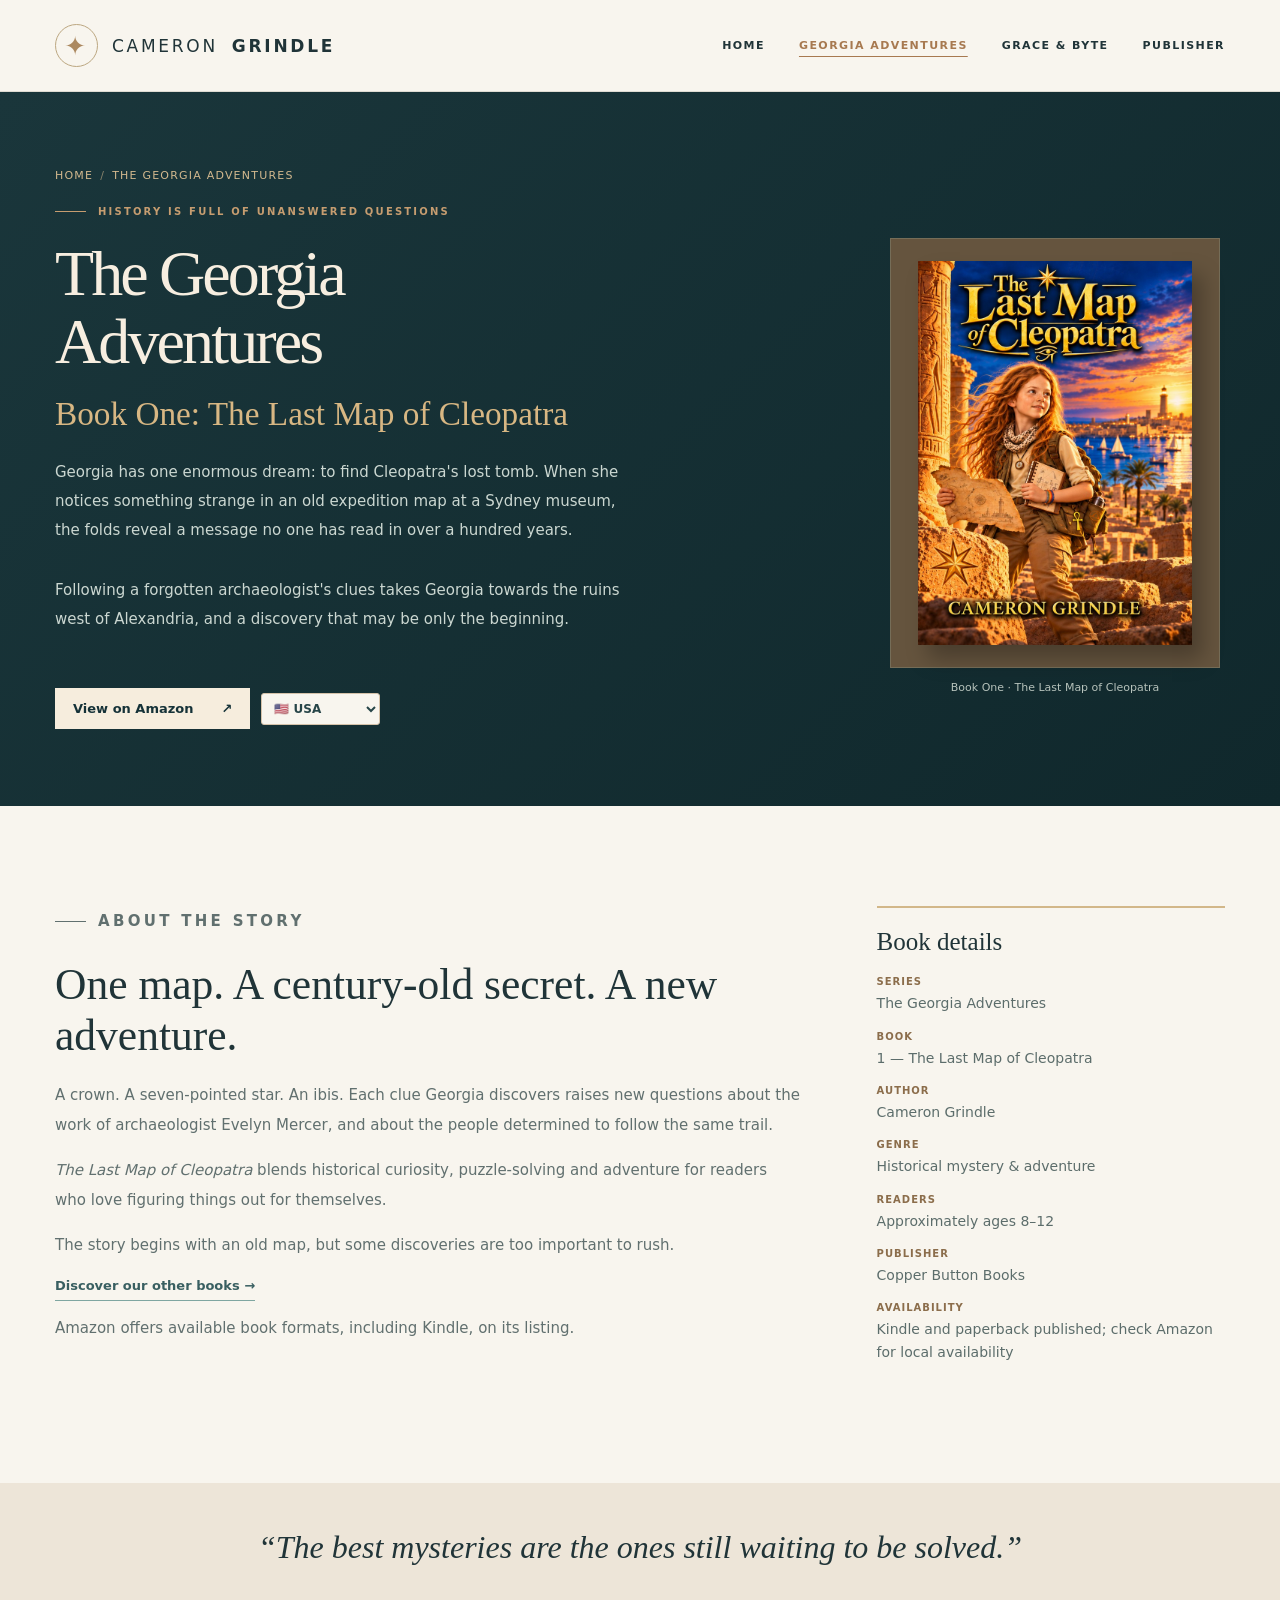
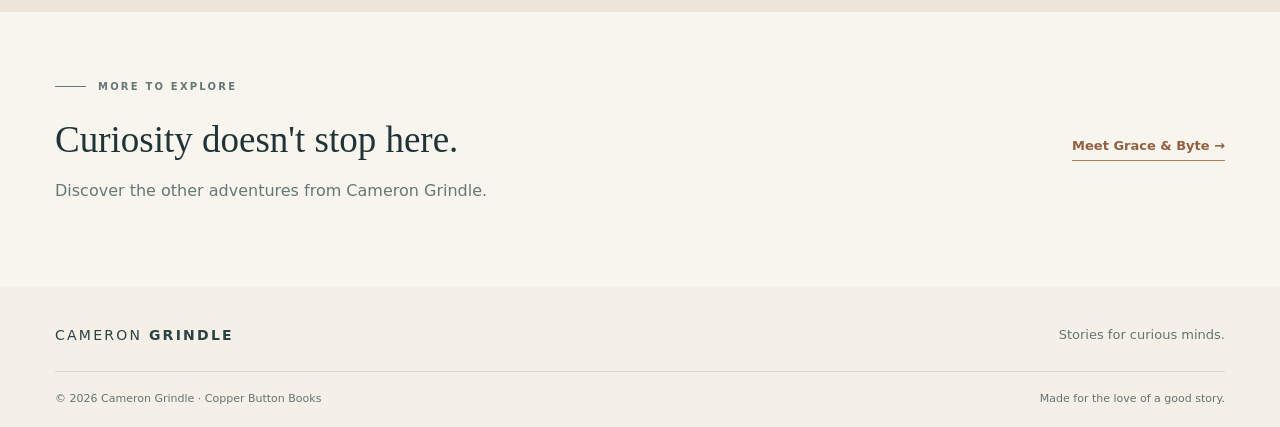
==== commit 4a0eae09: "Simplify Georgia Amazon button and remove separate Kindle link" ====
--- a/georgia-adventures.html
+++ b/georgia-adventures.html
@@ -15,22 +15,14 @@
 <header class="site-header"><div class="shell header"><a class="brand" href="index.html" aria-label="Cameron Grindle home"><span class="brand-mark" aria-hidden="true">✦</span>CAMERON <strong>GRINDLE</strong></a>
 <nav class="nav" aria-label="Main navigation"><a href="index.html">Home</a><a href="georgia-adventures.html" aria-current="page">Georgia Adventures</a><a href="grace-and-byte.html" >Grace &amp; Byte</a><a href="index.html#publisher">Publisher</a></nav></div></header>
 <main id="main"><section class="series-hero"><div class="shell"><div class="crumbs"><a href="index.html">Home</a><span>/</span>The Georgia Adventures</div><div class="series-hero-inner"><div><p class="eyebrow">History is full of unanswered questions</p><h1>The Georgia<br>Adventures</h1><h2>Book One: The Last Map of Cleopatra</h2><p>Georgia has one enormous dream: to find Cleopatra's lost tomb. When she notices something strange in an old expedition map at a Sydney museum, the folds reveal a message no one has read in over a hundred years.</p><p>Following a forgotten archaeologist's clues takes Georgia towards the ruins west of Alexandria, and a discovery that may be only the beginning.</p>
-<div class="amazon-purchase amazon-purchase-dark">
-  <div class="amazon-store-row">
-    <label for="amazon-store-georgia">Shop on Amazon</label>
-    <select id="amazon-store-georgia" data-amazon-store aria-label="Choose Amazon marketplace for paperback and Kindle">
-      <option value="AU">🇦🇺 Australia</option>
-      <option value="US">🇺🇸 United States</option>
-    </select>
-  </div>
-  <div class="amazon-buttons">
-    <a class="amazon-button amazon-button-paperback" data-amazon-format="paperback" href="https://www.amazon.com.au/dp/1763934322" target="_blank" rel="noopener noreferrer">Paperback <span aria-hidden="true">↗</span></a>
-    <a class="amazon-button amazon-button-kindle" data-amazon-format="kindle" href="https://www.amazon.com.au/dp/B0HNC6DFK7" target="_blank" rel="noopener noreferrer">Kindle eBook <span aria-hidden="true">↗</span></a>
-  </div>
+<div class="amazon-inline amazon-inline-dark">
+<a class="btn" data-amazon-format="paperback" href="https://www.amazon.com.au/dp/1763934322" target="_blank" rel="noopener noreferrer">View on Amazon <span aria-hidden="true">↗</span></a>
+<label for="amazon-store-georgia" class="sr-only">Choose Amazon store</label>
+<select id="amazon-store-georgia" data-amazon-store aria-label="Choose Amazon marketplace"><option value="AU">🇦🇺 Australia</option><option value="US">🇺🇸 USA</option></select>
 </div></div>
 <figure><div class="series-art warm"><img src="The_Last_Map_of_Cleopatra_Corrected_Front_Cover_Web.jpg" alt="The Last Map of Cleopatra original published cover" onload="this.parentElement.classList.add('image-ready')" onerror="const container=this.parentElement;this.remove();container.querySelector('.fake-cover').style.display='flex'"><div class="fake-cover egypt-cover"><span class="cover-kicker">THE GEORGIA ADVENTURES · BOOK ONE</span><div class="pyramids" aria-hidden="true"></div><span class="cover-title">THE LAST MAP<br>OF <i>CLEOPATRA</i></span><span class="cover-author">CAMERON GRINDLE</span></div></div><figcaption>Book One · The Last Map of Cleopatra</figcaption></figure>
 </div></div></section>
-<section class="section shell series-main"><article><p class="eyebrow">About the story</p><h2>One map. A century-old secret. A new adventure.</h2><p>A crown. A seven-pointed star. An ibis. Each clue Georgia discovers raises new questions about the work of archaeologist Evelyn Mercer, and about the people determined to follow the same trail.</p><p><em>The Last Map of Cleopatra</em> blends historical curiosity, puzzle-solving and adventure for readers who love figuring things out for themselves.</p><p>The story begins with an old map, but some discoveries are too important to rush.</p><div class="card-links"><a class="action-link secondary" href="index.html#books">Discover our other books →</a></div><p class="tiny-note">Use the Amazon store selector above to shop for the paperback or Kindle edition.</p></article>
+<section class="section shell series-main"><article><p class="eyebrow">About the story</p><h2>One map. A century-old secret. A new adventure.</h2><p>A crown. A seven-pointed star. An ibis. Each clue Georgia discovers raises new questions about the work of archaeologist Evelyn Mercer, and about the people determined to follow the same trail.</p><p><em>The Last Map of Cleopatra</em> blends historical curiosity, puzzle-solving and adventure for readers who love figuring things out for themselves.</p><p>The story begins with an old map, but some discoveries are too important to rush.</p><div class="card-links"><a class="action-link secondary" href="index.html#books">Discover our other books →</a></div><p class="tiny-note">Amazon offers available book formats, including Kindle, on its listing.</p></article>
 <aside><h3>Book details</h3><dl><dt>Series</dt><dd>The Georgia Adventures</dd><dt>Book</dt><dd>1 — The Last Map of Cleopatra</dd><dt>Author</dt><dd>Cameron Grindle</dd><dt>Genre</dt><dd>Historical mystery &amp; adventure</dd><dt>Readers</dt><dd>Approximately ages 8–12</dd><dt>Publisher</dt><dd>Copper Button Books</dd><dt>Availability</dt><dd>Kindle and paperback published; check Amazon for local availability</dd></dl></aside></section>
 <div class="series-quote">“The best mysteries are the ones still waiting to be solved.”</div>
 <section class="shell next-up"><div><p class="eyebrow">More to explore</p><h2>Curiosity doesn't stop here.</h2><p>Discover the other adventures from Cameron Grindle.</p></div><a class="action-link" href="grace-and-byte.html">Meet Grace &amp; Byte →</a></section></main><footer class="footer"><div class="shell"><div class="footer-main"><a class="footer-brand" href="index.html">CAMERON <strong>GRINDLE</strong></a><span>Stories for curious minds.</span></div><div class="footer-bottom"><span>© <span id="year">2026</span> Cameron Grindle · Copper Button Books</span><span>Made for the love of a good story.</span></div></div></footer><script>document.getElementById('year').textContent=new Date().getFullYear();</script><script src="amazon-links.js" defer></script></body></html>
--- a/style.css
+++ b/style.css
@@ -129,23 +129,27 @@
 .book-display .fake-cover,.book-display .notice{display:none}
 .series-hero .series-art .fake-cover{display:none}
 
-/* Region-aware Amazon paperback and Kindle purchase controls. */
-.amazon-purchase{background:#f5f0e7;border:1px solid #e4d7c6;border-radius:3px;padding:16px 18px;margin-top:21px}
-.amazon-store-row{display:flex;gap:12px;align-items:center;justify-content:space-between;flex-wrap:wrap;margin-bottom:13px}
-.amazon-store-row label{color:#72563b;font-size:11px;font-weight:800;letter-spacing:.08em;text-transform:uppercase}
-.amazon-store-row select{border:1px solid #d5c2a9;background:#fff;color:#203438;border-radius:2px;padding:7px 28px 7px 10px;font:600 12px system-ui,-apple-system,'Segoe UI',sans-serif;max-width:100%;cursor:pointer}
-.amazon-store-row select:focus-visible,.amazon-button:focus-visible{outline:3px solid #ad8553;outline-offset:3px}
-.amazon-buttons{display:flex;gap:10px;flex-wrap:wrap}
-.amazon-button{display:inline-flex;align-items:center;justify-content:center;gap:16px;padding:11px 14px;font-size:13px;font-weight:750;text-decoration:none;border:1px solid #b98b5c;border-radius:2px;line-height:1.35}
-.amazon-button-paperback{background:#b08153;color:#fff;border-color:#b08153}
-.amazon-button-paperback:hover{background:#916639}
-.amazon-button-kindle{background:#fff;color:#294d50;border-color:#b8cbc7}
-.amazon-button-kindle:hover{background:#e7f0ed}
-.amazon-purchase-dark{background:#214147;border:1px solid #ffffff38;margin-top:22px;max-width:455px}
-.amazon-purchase-dark .amazon-store-row label{color:#e2c49d}
-.amazon-purchase-dark .amazon-store-row select{background:#f8f5ee}
-.amazon-purchase-dark .amazon-button-paperback{background:#e8d3b3;color:#1a3439;border-color:#e8d3b3}
-.amazon-purchase-dark .amazon-button-paperback:hover{background:#f2e2c9}
-.amazon-purchase-dark .amazon-button-kindle{border-color:#8da9a3;color:#eaf3ef;background:#254d51}
-.amazon-purchase-dark .amazon-button-kindle:hover{background:#32646a}
-@media(max-width:480px){.amazon-buttons{flex-direction:column}.amazon-button{width:100%}}
+
+/* Compact paperback listing link + marketplace control. Amazon listing offers formats. */
+.sr-only{position:absolute!important;width:1px;height:1px;padding:0;margin:-1px;overflow:hidden;clip:rect(0,0,0,0);white-space:nowrap;border:0}
+.amazon-inline{display:inline-flex;align-items:center;gap:11px;flex-wrap:wrap}
+.amazon-inline select{background:#fff;color:#274548;border:1px solid #d5c2a9;border-radius:3px;padding:7px 8px;font:600 12px system-ui,-apple-system,'Segoe UI',sans-serif;max-width:100%;cursor:pointer}
+.amazon-inline select:focus-visible{outline:3px solid #ad8553;outline-offset:3px}
+.book-body .card-links{gap:19px;row-gap:12px}
+.amazon-inline-dark{margin-top:24px}
+.amazon-inline-dark select{background:#f8f5ee}
+.amazon-inline-dark .btn{padding:13px 18px}
+.book-display{height:438px}
+.book-display .real-book-image{height:397px;max-width:88%}
+.book-body{padding-bottom:28px;min-height:285px}
+.book-body p{margin-bottom:18px}
+@media(max-width:700px){
+ .book-display{height:385px}
+ .book-display .real-book-image{height:345px;max-width:88%}
+ .book-body{padding-bottom:27px}
+ .book-body .card-links{gap:16px}
+}
+@media(max-width:390px){
+ .book-display{height:335px}
+ .book-display .real-book-image{height:302px}
+}
